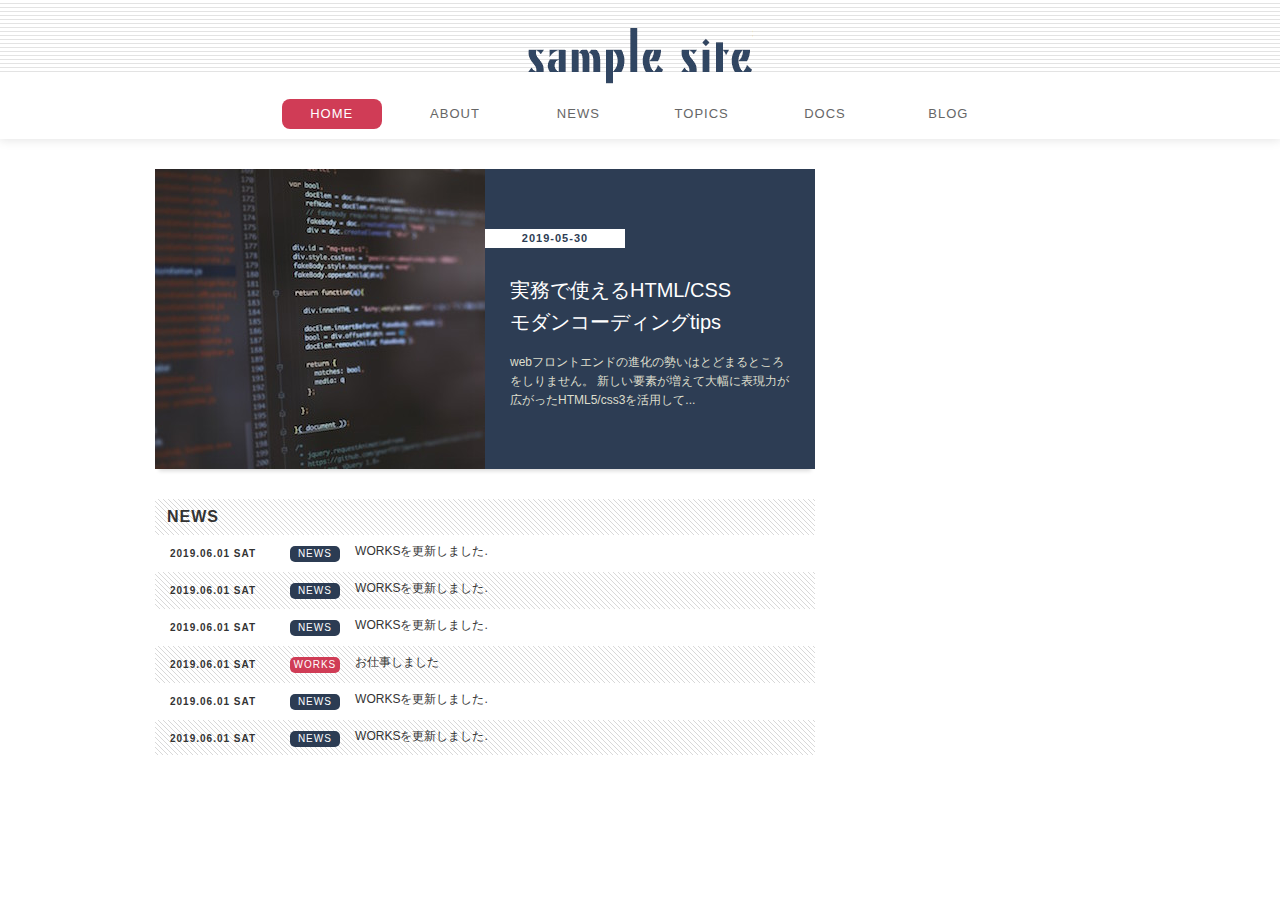
==== modan_cording/standard_layout/index.html @ e0bbb5f8 "要素内デザイン詳細実装" ====
<!DOCTYPE html>
<html lang="ja">

<head>
    <meta charset="UTF-8">
    <title>サイトタイトル</title>
    <link rel="stylesheet" href="css/reset.css">
    <link rel="stylesheet" href="css/styles.css">
</head>

<body>
    <header class="header">
        <h1 class="logo">
            <a href="/">SAMPLE SITE</a>
        </h1>
        <nav class="global-nav">
            <ul>
                <li class="nav-item active"><a href="#">HOME</a></li>
                <li class="nav-item"><a href="#">ABOUT</a></li>
                <li class="nav-item"><a href="#">NEWS</a></li>
                <li class="nav-item"><a href="#">TOPICS</a></li>
                <li class="nav-item"><a href="#">DOCS</a></li>
                <li class="nav-item"><a href="#">BLOG</a></li>
            </ul>
        </nav>
    </header>
    <div class="wrapper clearfix">
        <main class="main">
            <h2 class="hidden">HOT TOPIC</h2>
            <a href="#" class="hot-topic clearfix">
                <img class="image" src="./images/hot-topic.jpg" alt="コーディング画面">
                <div class="content">
                    <h3 class="title">実務で使えるHTML/CSS<br>モダンコーディングtips</h3>
                    <p class="desc">webフロントエンドの進化の勢いはとどまるところをしりません。
                        新しい要素が増えて大幅に表現力が広がったHTML5/css3を活用して...</p>
                    <time class="date" datetime="2019-05-30">2019-05-30</time>
                </div>
            </a>
            <!--HOT TOPIC-->
            <h2 class="heading">NEWS</h2>
            <ul class="scroll-list">
                <li class="scroll-item">
                    <a href="#">
                        <time class="date" datetime="2019-06-01">2019.06.01 SAT</time>
                        <span class="category news">NEWS</span>
                        <span class="title">WORKSを更新しました.</span>
                    </a>
                </li>
                <li class="scroll-item">
                    <a href="#">
                        <time class="date" datetime="2019-06-01">2019.06.01 SAT</time>
                        <span class="category news">NEWS</span>
                        <span class="title">WORKSを更新しました.</span>
                    </a>
                </li>
                <li class="scroll-item">
                    <a href="#">
                        <time class="date" datetime="2019-06-01">2019.06.01 SAT</time>
                        <span class="category news">NEWS</span>
                        <span class="title">WORKSを更新しました.</span>
                    </a>
                </li>
                <li class="scroll-item">
                    <a href="#">
                        <time class="date" datetime="2019-06-01">2019.06.01 SAT</time>
                        <span class="category">WORKS</span>
                        <span class="title">お仕事しました</span>
                    </a>
                </li>
                <li class="scroll-item">
                    <a href="#">
                        <time class="date" datetime="2019-06-01">2019.06.01 SAT</time>
                        <span class="category news">NEWS</span>
                        <span class="title">WORKSを更新しました.</span>
                    </a>
                </li>
                <li class="scroll-item">
                    <a href="#">
                        <time class="date" datetime="2019-06-01">2019.06.01 SAT</time>
                        <span class="category news">NEWS</span>
                        <span class="title">WORKSを更新しました.</span>
                    </a>
                </li>
                <li class="scroll-item">
                    <a href="#">
                        <time class="date" datetime="2019-06-01">2019.06.01 SAT</time>
                        <span class="category">WORKS</span>
                        <span class="title">お仕事しました</span>
                    </a>
                </li>
                <li class="scroll-item">
                        <a href="#">
                            <time class="date" datetime="2019-06-01">2019.06.01 SAT</time>
                            <span class="category">WORKS</span>
                            <span class="title">むちゃくちゃ長いメッセージむちゃくちゃ長いメッセージむちゃくちゃ長いメッセージむちゃくちゃ長いメッセージむちゃくちゃ長いメッセージむちゃくちゃ長いメッセージむちゃくちゃ長いメッセージ</span>
                        </a>
                </li>
            </ul>
            <!--NEWS-->
        </main>
        <div class="sidemenu">

        </div>
    </div>
    <footer class="footer">
    </footer>
</body>

</html>
---- modan_cording/standard_layout/css/styles.css ----
@charset "UTF-8";

html{
    font-size: 62.5%;
}
body{
    color:#333;
    font-size: 1.2em;
    font-family: "hiragino kaku Gothic PronN", Meiryo, sans-serif;
}

*,*::before,*::after{
    box-sizing: border-box;
}
a:link,a:visited,a:hover,a:active{
    color: #d03c56;
    text-decoration: none;
}

.clearfix::after{
    content: '';
    display: block;
    clear: both;
}

.hidden {
    display: none;
}

/*NEWSとSIDEMENU見出し共通スタイル*/
.heading{
    padding: 10px 12px;
    background: url('../images/bg-slash.gif');
    letter-spacing: 1px;
    font-size: 1.6rem;
}

/*header*/

.header{
    width: 100%;
    padding: 28px 0 10px;
    background: url('../images/bg-header.gif') repeat-x;
    box-shadow: 0 0 10px 1px #e3e3e3;
}

.logo{
    width: 225px;
    height: 56px;
    margin: 0 auto;
    background: url('../images/logo.png') no-repeat;
    overflow: hidden;
    text-indent: 100%;
    white-space: nowrap;
}

/*nav*/
.global-nav{
    margin-top: 15px;
    text-align: center;
}

.global-nav .nav-item{
    display: inline-block;
    margin: 0 10px;
}

.global-nav .nav-item a{
    display: inline-block;
    width: 100px;
    height: 30px;
    line-height: 30px;
    text-align: center;
    border-radius: 8px;
    color: #666;
    font-size: 1.3rem;
    letter-spacing: 1px;
    transition: 0.15s;
}
.global-nav .nav-item.active a,
.global-nav .nav-item a:hover{
    background-color: #d03c56;
    color: #fff;
}

.logo a{
    display: block;
    width: 100%;
    height: 100%;
}

.wrapper{
    width: 970px;
    margin: 30px auto 40px;
}

.main{
    display: block;
    float: left;
    width: 660px;
}
.hot-topic{
    display: block;
    margin-bottom: 30px;
    box-shadow: 0 6px 4px -4px rgba(0,0,0,0.15);
    transition: opacity 0.15s;
    height: 300px;
}
.hot-topic:hover{
    opacity: 0.85;
}

.hot-topic .image{
    float: left;
    width: 50%;
    height: 100%;
}

.hot-topic .content{
    position:relative;
    float: left;
    width: 50%;
    height: 100%;
    padding: 105px 25px 0;
    background-color: #2d3d54;
    line-height: 1.6;
}

.hot-topic .title{
    margin-bottom: 15px;
    color: #fff;
    font-weight: normal;
    font-size: 2.0rem;
}

.hot-topic .desc{
    color: #ddc;
}

.hot-topic .date{
    position: absolute;
    top: 60px;
    left: 0;
    width: 140px;
    padding: 4px;
    background-color: #fff;
    color: #2d3d54;
    text-align: center;
    letter-spacing: 1px;
    font-weight: bold;
    font-size: 1.1rem;
    line-height: 1;
}

.scroll-list{
    max-height: 220px;
    overflow-y: auto;
    margin-bottom: 30px;
    list-style-type: none;
}
.scroll-list .scroll-item a{
    display: block;
    padding: 10px 15px;
    color: #333;
    transition: background-color 0.1s;
    font-size: 0;
}
.scroll-list .scroll-item:nth-of-type(even) a{
    background: url('../images/bg-slash.gif');
}
.scroll-list .scroll-item a:hover{
    background-color: #fafaf8;

}
.scroll-list .date{
    display: inline-block;
    width: 19%;
    font-size: 1.0rem;
    letter-spacing: 1px;
    font-weight: bold;
}
.scroll-list .category{
    display: inline-block;
    width: 8%;
    font-size: 1.0rem;
    border-radius: 5px;
    background-color: #d03c56;
    color:#fff;
    text-align: center;
    letter-spacing: 1px;
    line-height: 16px;
}
.scroll-list .title{
    display: inline-block;
    width: 73%;
    padding-left: 15px;
    font-size: 1.2rem;
    overflow: hidden;
    text-overflow: ellipsis;
    white-space: nowrap;

}
.scroll-list .category.news{
    background-color: #2c3c53;
}

.sidemenu{
    float: right;
    width: 275px;
}

.footer{
    width: 100%;
}
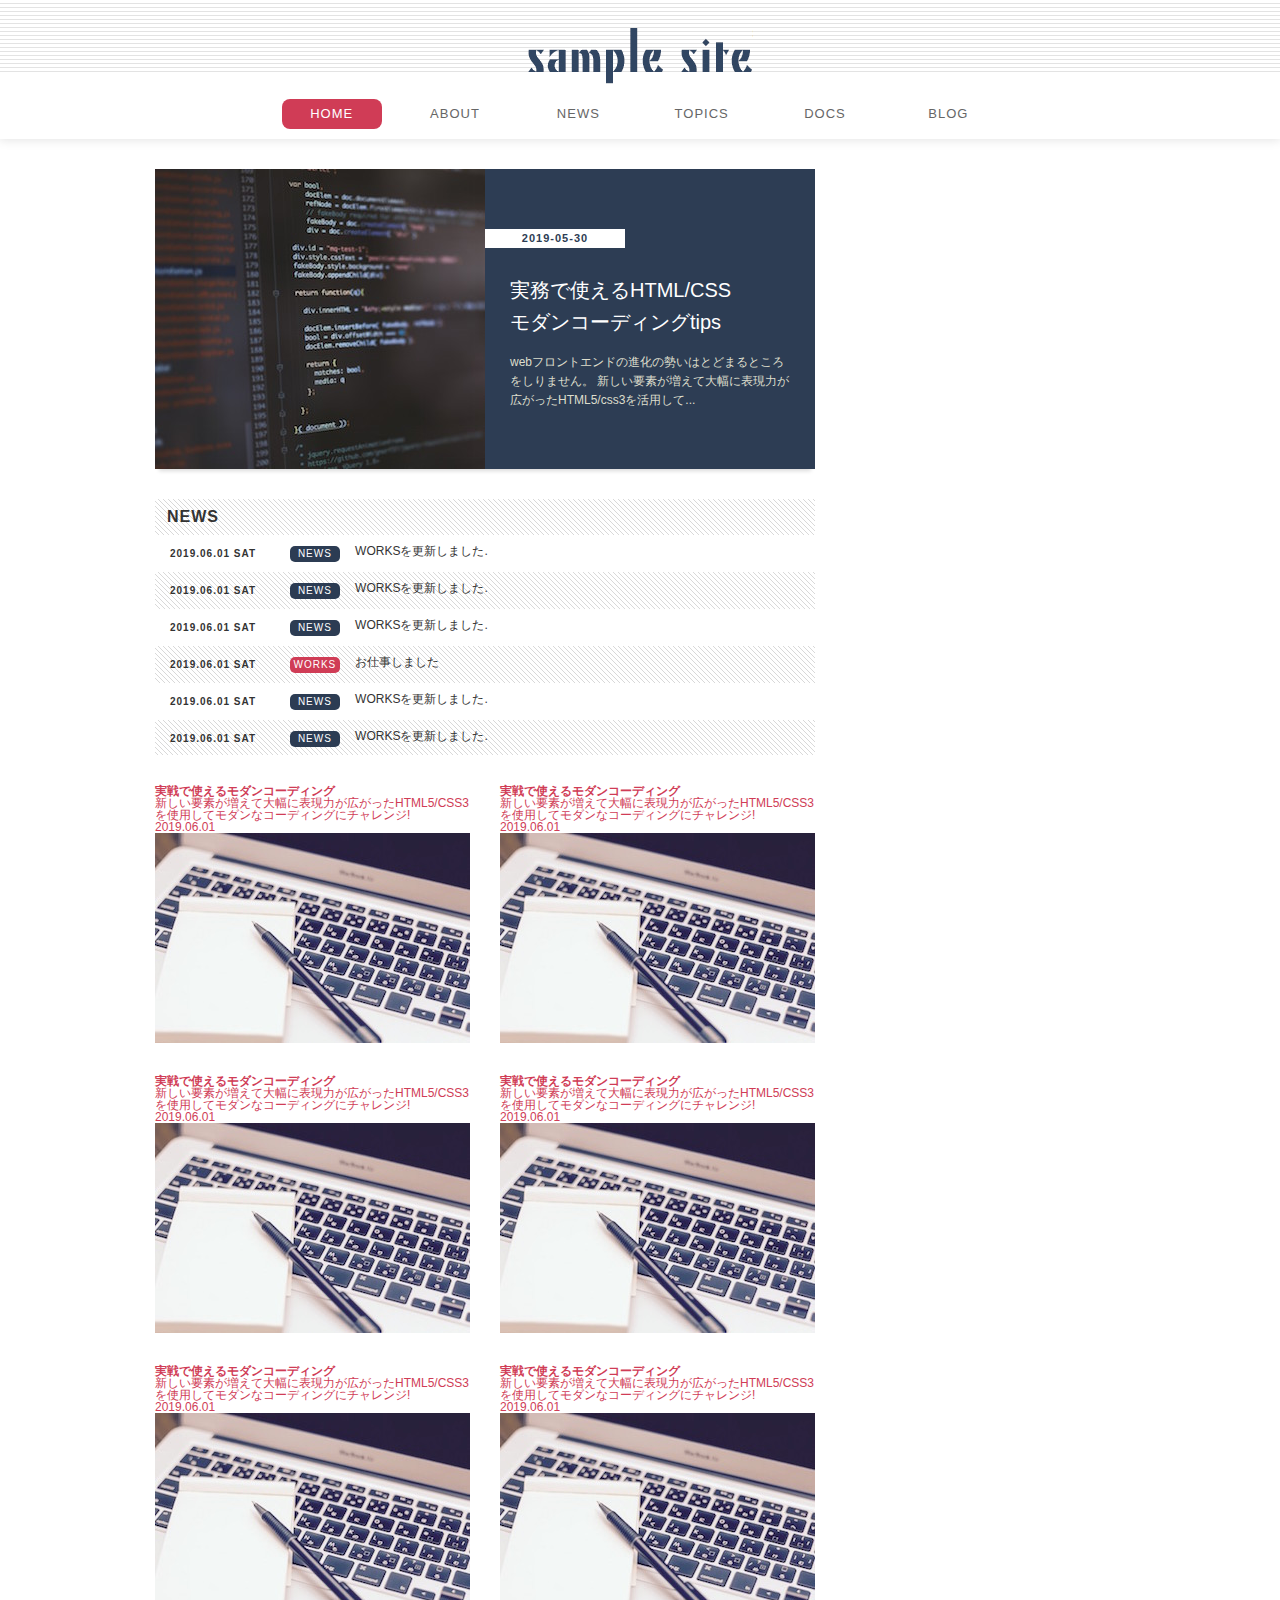
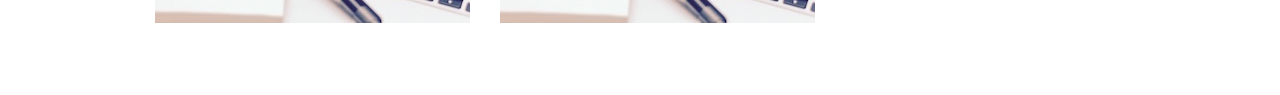
==== commit 37bd3b3d: "article仮組み" ====
--- a/modan_cording/standard_layout/index.html
+++ b/modan_cording/standard_layout/index.html
@@ -26,6 +26,7 @@
     </header>
     <div class="wrapper clearfix">
         <main class="main">
+            <!--HOT TOPIC-->
             <h2 class="hidden">HOT TOPIC</h2>
             <a href="#" class="hot-topic clearfix">
                 <img class="image" src="./images/hot-topic.jpg" alt="コーディング画面">
@@ -37,6 +38,7 @@
                 </div>
             </a>
             <!--HOT TOPIC-->
+            <!--NEWS-->
             <h2 class="heading">NEWS</h2>
             <ul class="scroll-list">
                 <li class="scroll-item">
@@ -89,14 +91,56 @@
                     </a>
                 </li>
                 <li class="scroll-item">
-                        <a href="#">
-                            <time class="date" datetime="2019-06-01">2019.06.01 SAT</time>
-                            <span class="category">WORKS</span>
-                            <span class="title">むちゃくちゃ長いメッセージむちゃくちゃ長いメッセージむちゃくちゃ長いメッセージむちゃくちゃ長いメッセージむちゃくちゃ長いメッセージむちゃくちゃ長いメッセージむちゃくちゃ長いメッセージ</span>
-                        </a>
+                    <a href="#">
+                        <time class="date" datetime="2019-06-01">2019.06.01 SAT</time>
+                        <span class="category">WORKS</span>
+                        <span
+                            class="title">むちゃくちゃ長いメッセージむちゃくちゃ長いメッセージむちゃくちゃ長いメッセージむちゃくちゃ長いメッセージむちゃくちゃ長いメッセージむちゃくちゃ長いメッセージむちゃくちゃ長いメッセージ</span>
+                    </a>
                 </li>
             </ul>
             <!--NEWS-->
+            <!--ARTICLES-->
+            <h2 class="hidden">ARTICLES</h2>
+            <div class="clearfix">
+                <a href="#" class="article-box">
+                    <h3 class="title">実戦で使えるモダンコーディング</h3>
+                    <p class="desc">新しい要素が増えて大幅に表現力が広がったHTML5/CSS3を使用してモダンなコーディングにチャレンジ!</p>
+                    <time class="date" datetime="2019-06-01">2019.06.01</time>
+                    <img class="image" src="./images/article.jpg" alt="コーデイング画面">
+                </a>
+                <a href="#" class="article-box">
+                    <h3 class="title">実戦で使えるモダンコーディング</h3>
+                    <p class="desc">新しい要素が増えて大幅に表現力が広がったHTML5/CSS3を使用してモダンなコーディングにチャレンジ!</p>
+                    <time class="date" datetime="2019-06-01">2019.06.01</time>
+                    <img class="image" src="./images/article.jpg" alt="コーデイング画面">
+                </a>
+                <a href="#" class="article-box">
+                    <h3 class="title">実戦で使えるモダンコーディング</h3>
+                    <p class="desc">新しい要素が増えて大幅に表現力が広がったHTML5/CSS3を使用してモダンなコーディングにチャレンジ!</p>
+                    <time class="date" datetime="2019-06-01">2019.06.01</time>
+                    <img class="image" src="./images/article.jpg" alt="コーデイング画面">
+                </a>
+                <a href="#" class="article-box">
+                    <h3 class="title">実戦で使えるモダンコーディング</h3>
+                    <p class="desc">新しい要素が増えて大幅に表現力が広がったHTML5/CSS3を使用してモダンなコーディングにチャレンジ!</p>
+                    <time class="date" datetime="2019-06-01">2019.06.01</time>
+                    <img class="image" src="./images/article.jpg" alt="コーデイング画面">
+                </a>
+                <a href="#" class="article-box">
+                    <h3 class="title">実戦で使えるモダンコーディング</h3>
+                    <p class="desc">新しい要素が増えて大幅に表現力が広がったHTML5/CSS3を使用してモダンなコーディングにチャレンジ!</p>
+                    <time class="date" datetime="2019-06-01">2019.06.01</time>
+                    <img class="image" src="./images/article.jpg" alt="コーデイング画面">
+                </a>
+                <a href="#" class="article-box">
+                    <h3 class="title">実戦で使えるモダンコーディング</h3>
+                    <p class="desc">新しい要素が増えて大幅に表現力が広がったHTML5/CSS3を使用してモダンなコーディングにチャレンジ!</p>
+                    <time class="date" datetime="2019-06-01">2019.06.01</time>
+                    <img class="image" src="./images/article.jpg" alt="コーデイング画面">
+                </a>
+            </div>
+
         </main>
         <div class="sidemenu">
 
--- a/modan_cording/standard_layout/css/styles.css
+++ b/modan_cording/standard_layout/css/styles.css
@@ -152,6 +152,8 @@
     line-height: 1;
 }
 
+/*NEWS*/
+
 .scroll-list{
     max-height: 220px;
     overflow-y: auto;
@@ -204,6 +206,21 @@
     background-color: #2c3c53;
 }
 
+/*ARTICLES*/
+.article-box{
+    display: block;
+    width: 315px;
+    margin-bottom: 30px;
+}
+
+.article-box:nth-of-type(odd){
+    float: left;
+}
+
+.article-box:nth-of-type(even){
+    float: right;
+}
+
 .sidemenu{
     float: right;
     width: 275px;
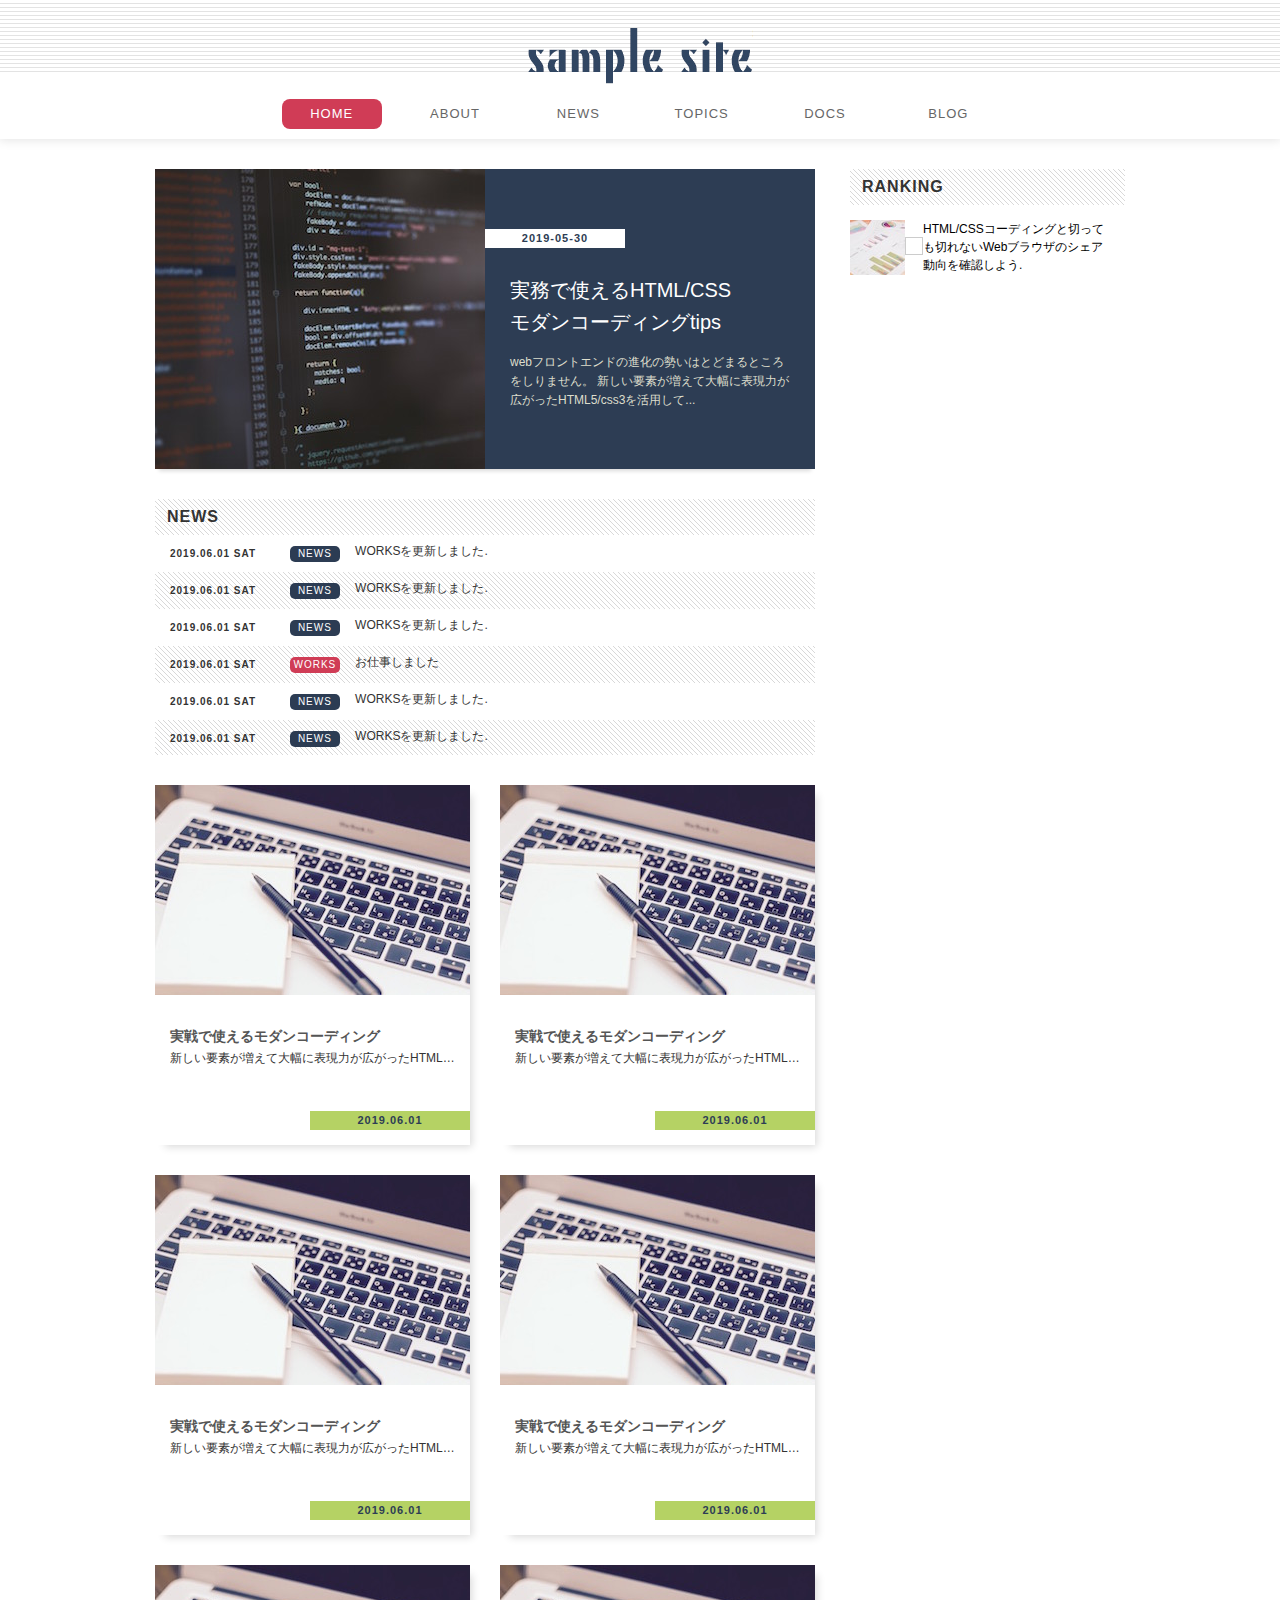
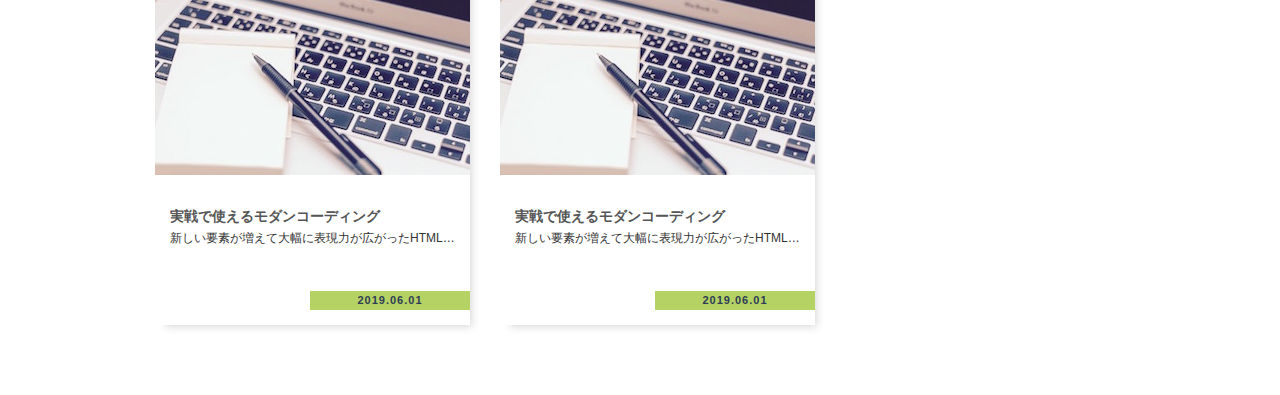
==== commit 36ac8854: "ランキングひな形作成" ====
--- a/modan_cording/standard_layout/index.html
+++ b/modan_cording/standard_layout/index.html
@@ -143,6 +143,16 @@
 
         </main>
         <div class="sidemenu">
+            <h2 class="heading">RANKING</h2>
+            <ol class="ranking">
+                <li class="ranking-item">
+                    <a href="#">
+                        <img class="image" src="./images/ranking.jpg" alt="ランキング">
+                        <span class="order"></span>
+                        <p class="text">HTML/CSSコーディングと切っても切れないWebブラウザのシェア動向を確認しよう.</p>
+                    </a>
+                </li>
+            </ol>
 
         </div>
     </div>
--- a/modan_cording/standard_layout/css/styles.css
+++ b/modan_cording/standard_layout/css/styles.css
@@ -208,24 +208,111 @@
 
 /*ARTICLES*/
 .article-box{
+    position: relative;
     display: block;
     width: 315px;
+    height: 360px;
     margin-bottom: 30px;
-}
-
+    padding: 210px 15px 0;
+    box-shadow: 6px 6px 8px -4px rgba(0,0,0,0.15);
+    transition: opacity 0.15s;
+}
+.article-box:hover{
+    opacity: 0.8;
+}
 .article-box:nth-of-type(odd){
     float: left;
 }
-
 .article-box:nth-of-type(even){
     float: right;
 }
+
+.article-box .title{
+    margin-top: 30px;
+    color: #555;
+    font-size: 1.4rem;
+    line-height: 1.6;
+}
+.article-box .desc{
+    margin-top: 5px;
+    color: #333;
+    overflow:hidden;
+    text-overflow: ellipsis;
+    white-space: nowrap;
+}
+.article-box .date{
+    position: absolute;
+    right: 0;
+    bottom: 15px;
+    display: block;
+    width: 160px;
+    padding: 4px;
+    background-color: #b5d264;
+    color: #2d3d54;
+    text-align: center;
+    letter-spacing: 1px;
+    font-weight: bold;
+    font-size: 1.1rem;
+}
+.article-box .image{
+    position: absolute;
+    top: 0;
+    left: 0;
+    width: 100%;
+
+}
+
+/*side menu*/
 
 .sidemenu{
     float: right;
     width: 275px;
 }
 
+.ranking{
+    margin-bottom: 30px;
+    list-style-type: none;
+}
+.ranking .ranking-item{
+    margin-top: 15px;
+}
+.ranking .ranking-item a{
+    display: block;
+    font-size: 0;
+    transition: opactiy 0.15s;
+}
+
+.ranking .ranking-item a:hover{
+    opacity: 0.8;
+}
+
+.ranking .image{
+    width: 55px;
+    height: 55px;
+}
+
+.ranking .text{
+    display: inline-block;
+    width: 182px;
+    color: #000;
+    vertical-align: top;
+    font-size: 1.2rem;
+    line-height: 1.5;
+}
+
+.ranking .order{
+    display: inline-block;
+    width: 18px;
+    height: 18px;
+    margin: 0 10;
+    border: 1px solid #ccc;
+    color: #aaa;
+    vertical-align: 20px;
+    text-align: center;
+    font-weight: bold;
+    line-height: 16px;
+}
+
 .footer{
     width: 100%;
 }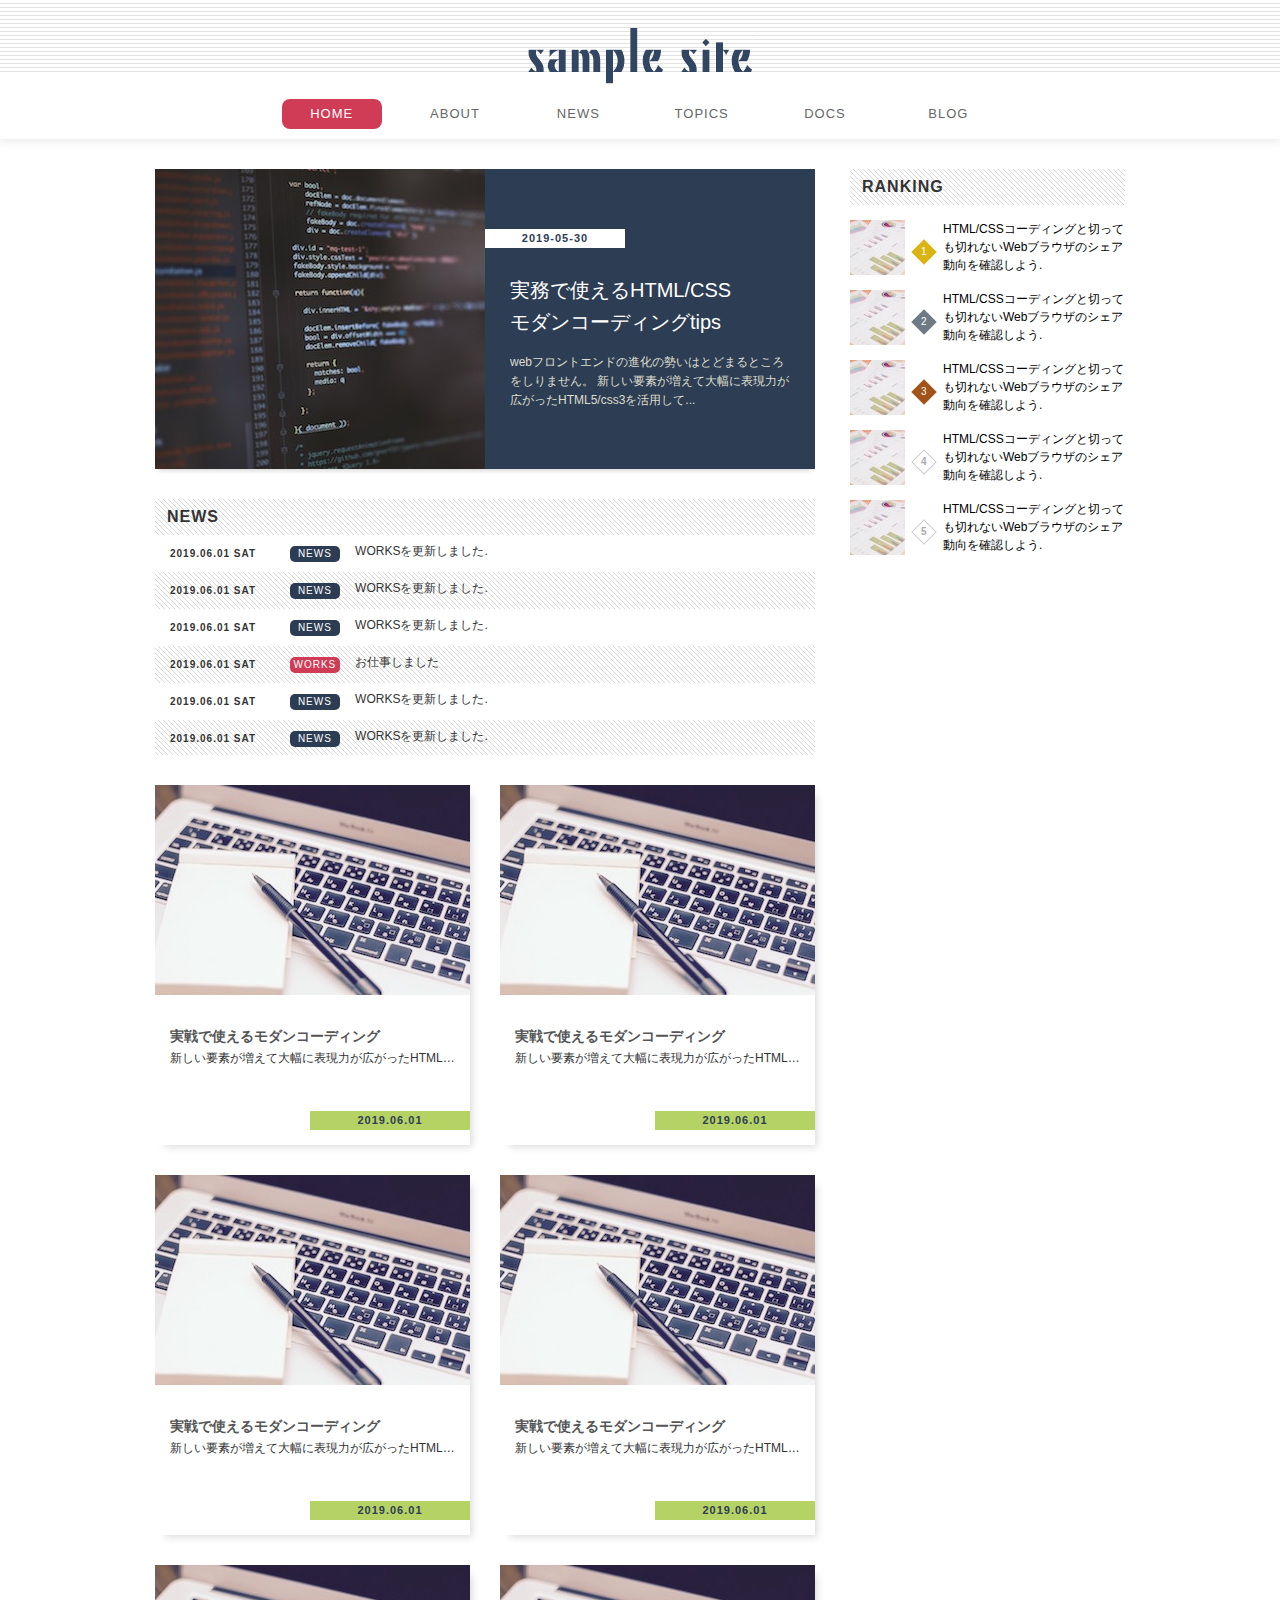
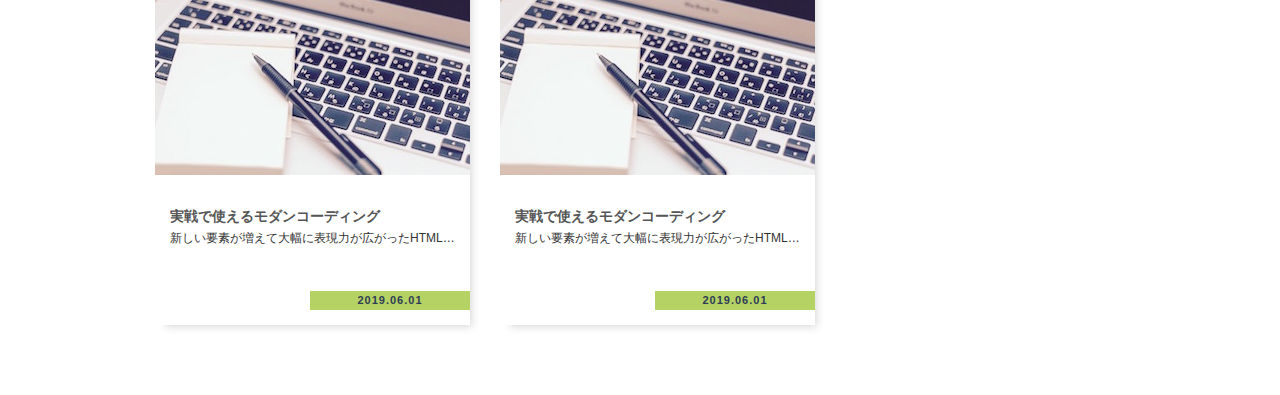
==== commit 2bcb2ad8: "ランキング完成" ====
--- a/modan_cording/standard_layout/index.html
+++ b/modan_cording/standard_layout/index.html
@@ -152,6 +152,34 @@
                         <p class="text">HTML/CSSコーディングと切っても切れないWebブラウザのシェア動向を確認しよう.</p>
                     </a>
                 </li>
+                <li class="ranking-item">
+                    <a href="#">
+                        <img class="image" src="./images/ranking.jpg" alt="ランキング">
+                        <span class="order"></span>
+                        <p class="text">HTML/CSSコーディングと切っても切れないWebブラウザのシェア動向を確認しよう.</p>
+                    </a>
+                </li>
+                <li class="ranking-item">
+                    <a href="#">
+                        <img class="image" src="./images/ranking.jpg" alt="ランキング">
+                        <span class="order"></span>
+                        <p class="text">HTML/CSSコーディングと切っても切れないWebブラウザのシェア動向を確認しよう.</p>
+                    </a>
+                </li>
+                <li class="ranking-item">
+                    <a href="#">
+                        <img class="image" src="./images/ranking.jpg" alt="ランキング">
+                        <span class="order"></span>
+                        <p class="text">HTML/CSSコーディングと切っても切れないWebブラウザのシェア動向を確認しよう.</p>
+                    </a>
+                </li>
+                <li class="ranking-item">
+                    <a href="#">
+                        <img class="image" src="./images/ranking.jpg" alt="ランキング">
+                        <span class="order"></span>
+                        <p class="text">HTML/CSSコーディングと切っても切れないWebブラウザのシェア動向を確認しよう.</p>
+                    </a>
+                </li>
             </ol>
 
         </div>
--- a/modan_cording/standard_layout/css/styles.css
+++ b/modan_cording/standard_layout/css/styles.css
@@ -272,6 +272,7 @@
 .ranking{
     margin-bottom: 30px;
     list-style-type: none;
+    counter-reset: rank;
 }
 .ranking .ranking-item{
     margin-top: 15px;
@@ -304,14 +305,50 @@
     display: inline-block;
     width: 18px;
     height: 18px;
-    margin: 0 10;
+    margin: 0 10px;
     border: 1px solid #ccc;
     color: #aaa;
     vertical-align: 20px;
     text-align: center;
     font-weight: bold;
     line-height: 16px;
-}
+    -webkit-transform: rotate(45deg);
+    -ms-transform: rotate(45deg);
+    transform: rotate(45deg);
+}
+
+.ranking .order::before{
+    content: counter(rank);
+    counter-increment: rank;
+    display: inline-block;
+    font-size: 1.0rem;
+    transform: rotate(-45deg);
+}
+
+.ranking .ranking-item:nth-of-type(1) .order,
+.ranking .ranking-item:nth-of-type(2) .order,
+.ranking .ranking-item:nth-of-type(3) .order{
+    border:none;
+    color:#fff;
+    font-weight: normal;
+    line-height: 18px;
+}
+
+.ranking .ranking-item:nth-of-type(1) .order{
+    background-color: #dab413;
+}
+
+.ranking .ranking-item:nth-of-type(2) .order{
+    background-color: #6e7b84;
+}
+
+.ranking .ranking-item:nth-of-type(3) .order{
+    background-color: #a0541a;
+}
+
+
+
+
 
 .footer{
     width: 100%;
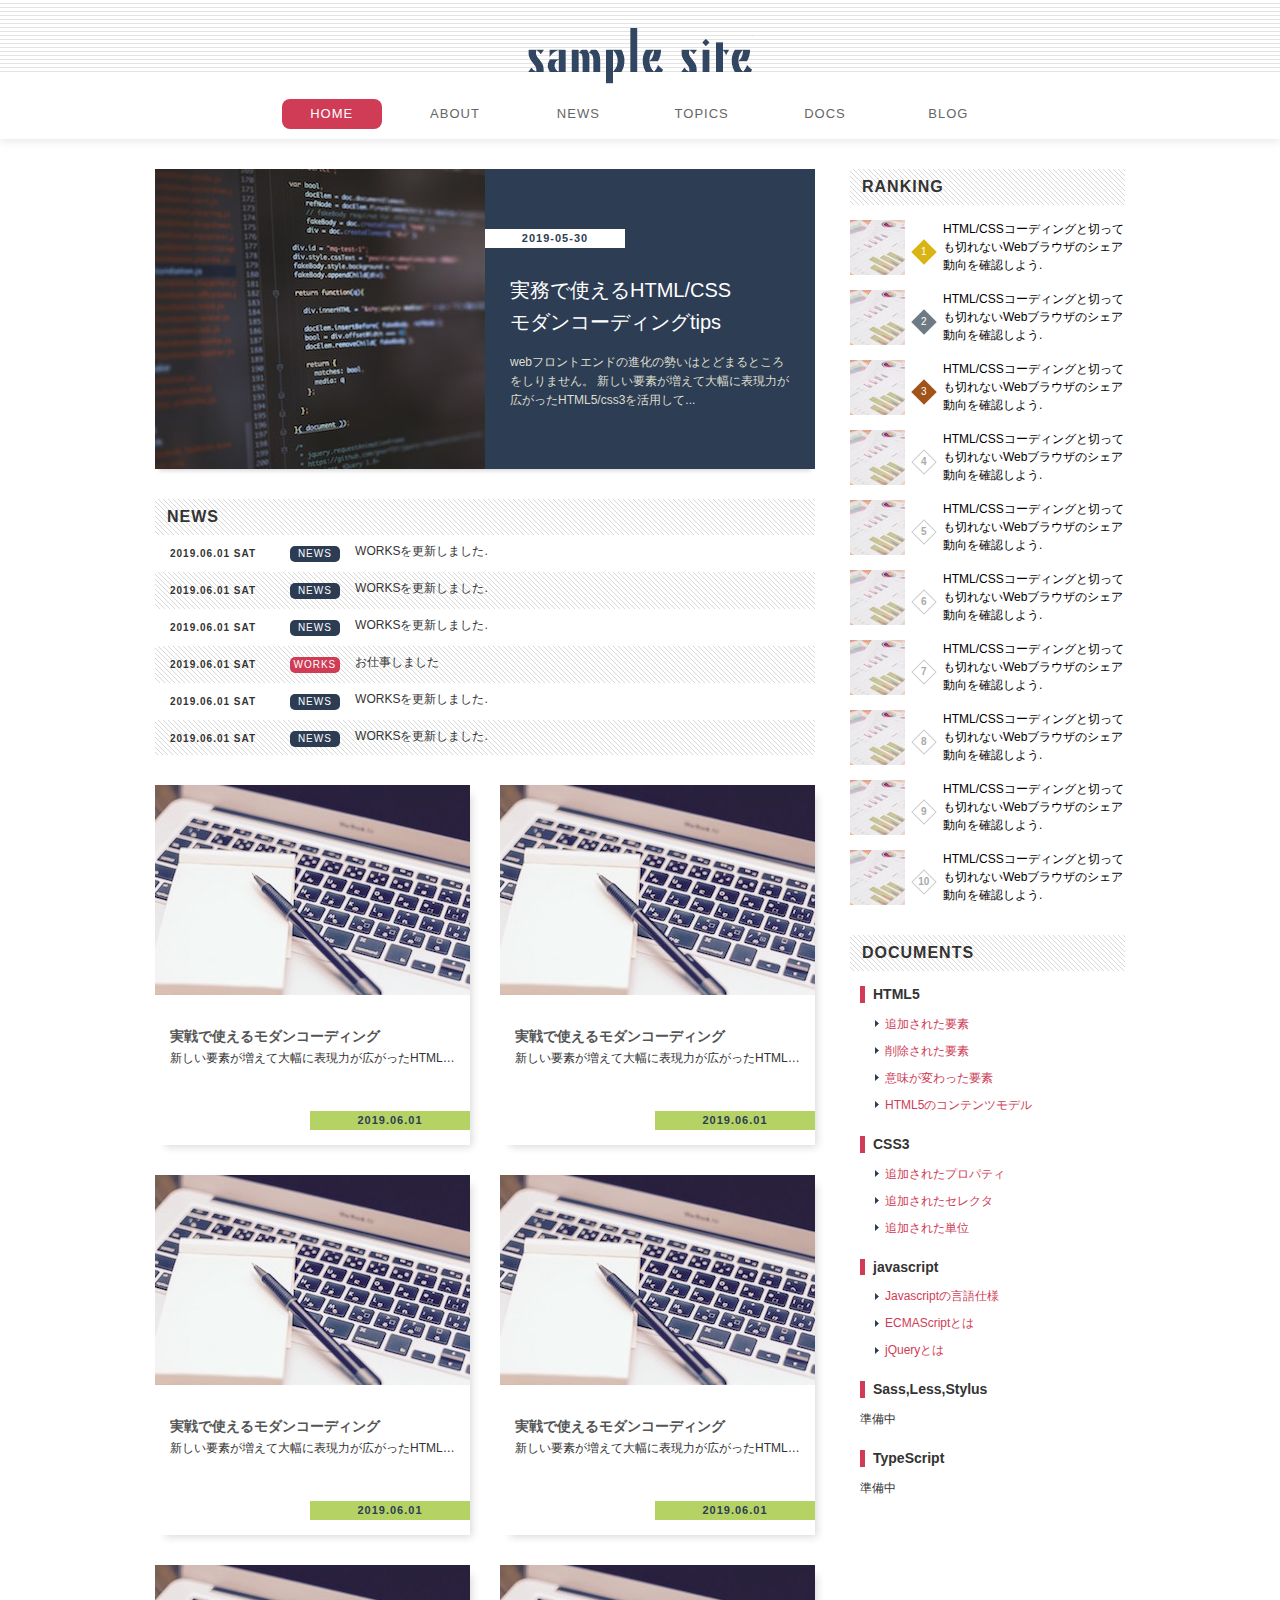
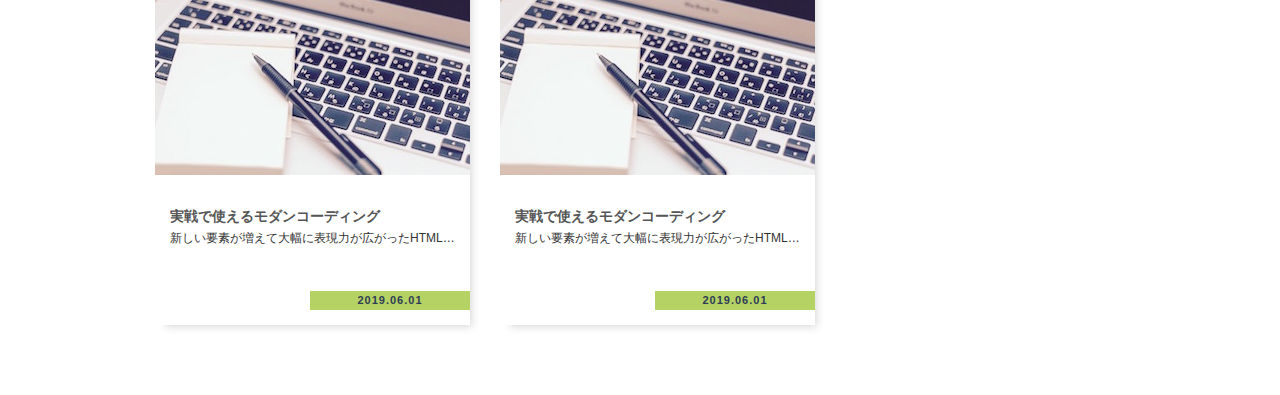
==== commit b3278bd8: "ドキュメントリストを追加" ====
--- a/modan_cording/standard_layout/index.html
+++ b/modan_cording/standard_layout/index.html
@@ -143,6 +143,7 @@
 
         </main>
         <div class="sidemenu">
+            <!--Ranking-->
             <h2 class="heading">RANKING</h2>
             <ol class="ranking">
                 <li class="ranking-item">
@@ -180,8 +181,82 @@
                         <p class="text">HTML/CSSコーディングと切っても切れないWebブラウザのシェア動向を確認しよう.</p>
                     </a>
                 </li>
+                <li class="ranking-item">
+                    <a href="#">
+                        <img class="image" src="./images/ranking.jpg" alt="ランキング">
+                        <span class="order"></span>
+                        <p class="text">HTML/CSSコーディングと切っても切れないWebブラウザのシェア動向を確認しよう.</p>
+                    </a>
+                </li>
+                <li class="ranking-item">
+                    <a href="#">
+                        <img class="image" src="./images/ranking.jpg" alt="ランキング">
+                        <span class="order"></span>
+                        <p class="text">HTML/CSSコーディングと切っても切れないWebブラウザのシェア動向を確認しよう.</p>
+                    </a>
+                </li>
+                <li class="ranking-item">
+                    <a href="#">
+                        <img class="image" src="./images/ranking.jpg" alt="ランキング">
+                        <span class="order"></span>
+                        <p class="text">HTML/CSSコーディングと切っても切れないWebブラウザのシェア動向を確認しよう.</p>
+                    </a>
+                </li>
+                <li class="ranking-item">
+                    <a href="#">
+                        <img class="image" src="./images/ranking.jpg" alt="ランキング">
+                        <span class="order"></span>
+                        <p class="text">HTML/CSSコーディングと切っても切れないWebブラウザのシェア動向を確認しよう.</p>
+                    </a>
+                </li>
+                <li class="ranking-item">
+                    <a href="#">
+                        <img class="image" src="./images/ranking.jpg" alt="ランキング">
+                        <span class="order"></span>
+                        <p class="text">HTML/CSSコーディングと切っても切れないWebブラウザのシェア動向を確認しよう.</p>
+                    </a>
+                </li>
             </ol>
-
+            <!--ここまでRanking-->
+            <!--Documents-->
+            <h2 class="heading">DOCUMENTS</h2>
+            <ul class="documents">
+                <li>
+                    <h3 class="title">HTML5</h3>
+                    <ul>
+                        <li><a href="#">追加された要素</a></li>
+                        <li><a href="#">削除された要素</a></li>
+                        <li><a href="#">意味が変わった要素</a></li>
+                        <li><a href="#">HTML5のコンテンツモデル</a></li>
+                    </ul>
+                </li>
+                <li>
+                    <h3 class="title">CSS3</h3>
+                    <ul>
+                        <li><a href="#">追加されたプロパティ</a></li>
+                        <li><a href="#">追加されたセレクタ</a></li>
+                        <li><a href="#">追加された単位</a></li>
+                    </ul>
+                </li>
+                <li>
+                    <h3 class="title">javascript</h3>
+                    <ul>
+                        <li><a href="#">Javascriptの言語仕様</a></li>
+                        <li><a href="#">ECMAScriptとは</a></li>
+                        <li><a href="#">jQueryとは</a></li>
+                    </ul>
+                </li>
+                <li>
+                    <h3 class="title">Sass,Less,Stylus</h3>
+                    <p>準備中</p>
+                </li>
+                <li>
+                    <h3 class="title">TypeScript</h3>
+                    <p>準備中</p>
+                </li>
+
+            </ul>
+            <!--ここまでDocuments-->
         </div>
     </div>
     <footer class="footer">
--- a/modan_cording/standard_layout/css/styles.css
+++ b/modan_cording/standard_layout/css/styles.css
@@ -346,9 +346,39 @@
     background-color: #a0541a;
 }
 
-
-
-
+.documents{
+    margin: 10px 10px 30px;
+}
+
+.documents,
+.documents ul{
+    list-style-type: none;
+}
+
+.documents > li .title{
+    margin: 15px 0;
+    padding-left: 8px;
+    border-left: 5px solid #d03c56;
+    font-size: 1.4rem;
+    line-height: 1.2;
+}
+
+.documents > li + li{
+    margin-top: 25px;
+}
+
+.documents > li ul{
+    margin: 15px;
+}
+
+.documents > li ul > li{
+    margin-bottom: 15px;
+    padding-left: 10px;
+    background: url('../images/arrow.gif') no-repeat left center;
+}
+.documents a:hover{
+    text-decoration: underline;
+}
 
 .footer{
     width: 100%;
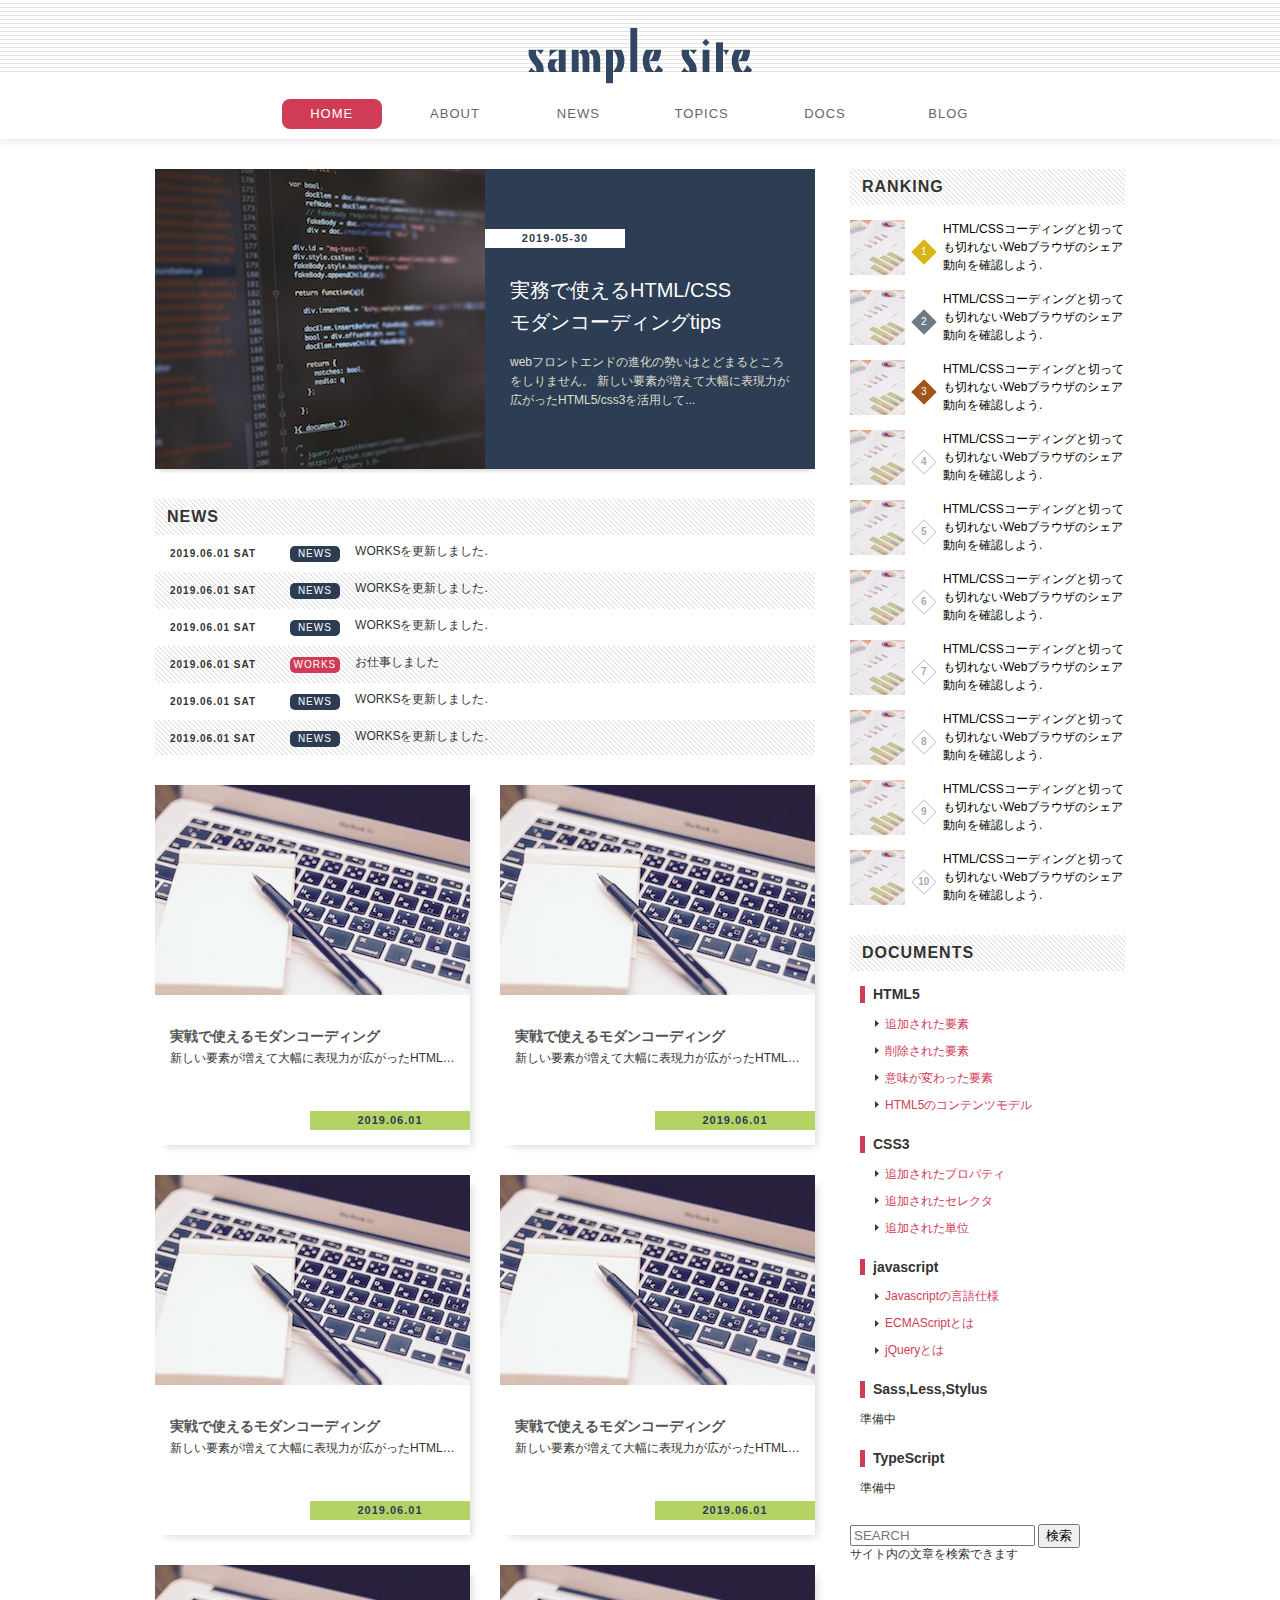
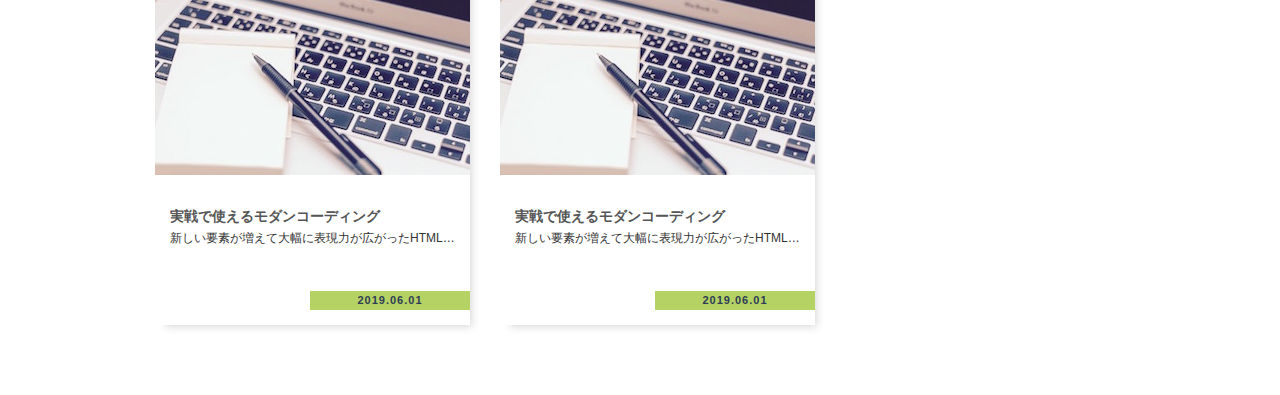
==== commit 715a8b02: "form配置" ====
--- a/modan_cording/standard_layout/index.html
+++ b/modan_cording/standard_layout/index.html
@@ -257,6 +257,14 @@
 
             </ul>
             <!--ここまでDocuments-->
+           
+            <!-- #region 検索フォーム-->
+            <h2 class="hidden">SEARCH</h2>
+            <form class="search-box">
+                <input class="search-input" type="text" name="search" placeholder="SEARCH">
+                <input class="search-button" type="submit" value="検索">
+                <p class="text">サイト内の文章を検索できます</p>
+            </form>
         </div>
     </div>
     <footer class="footer">
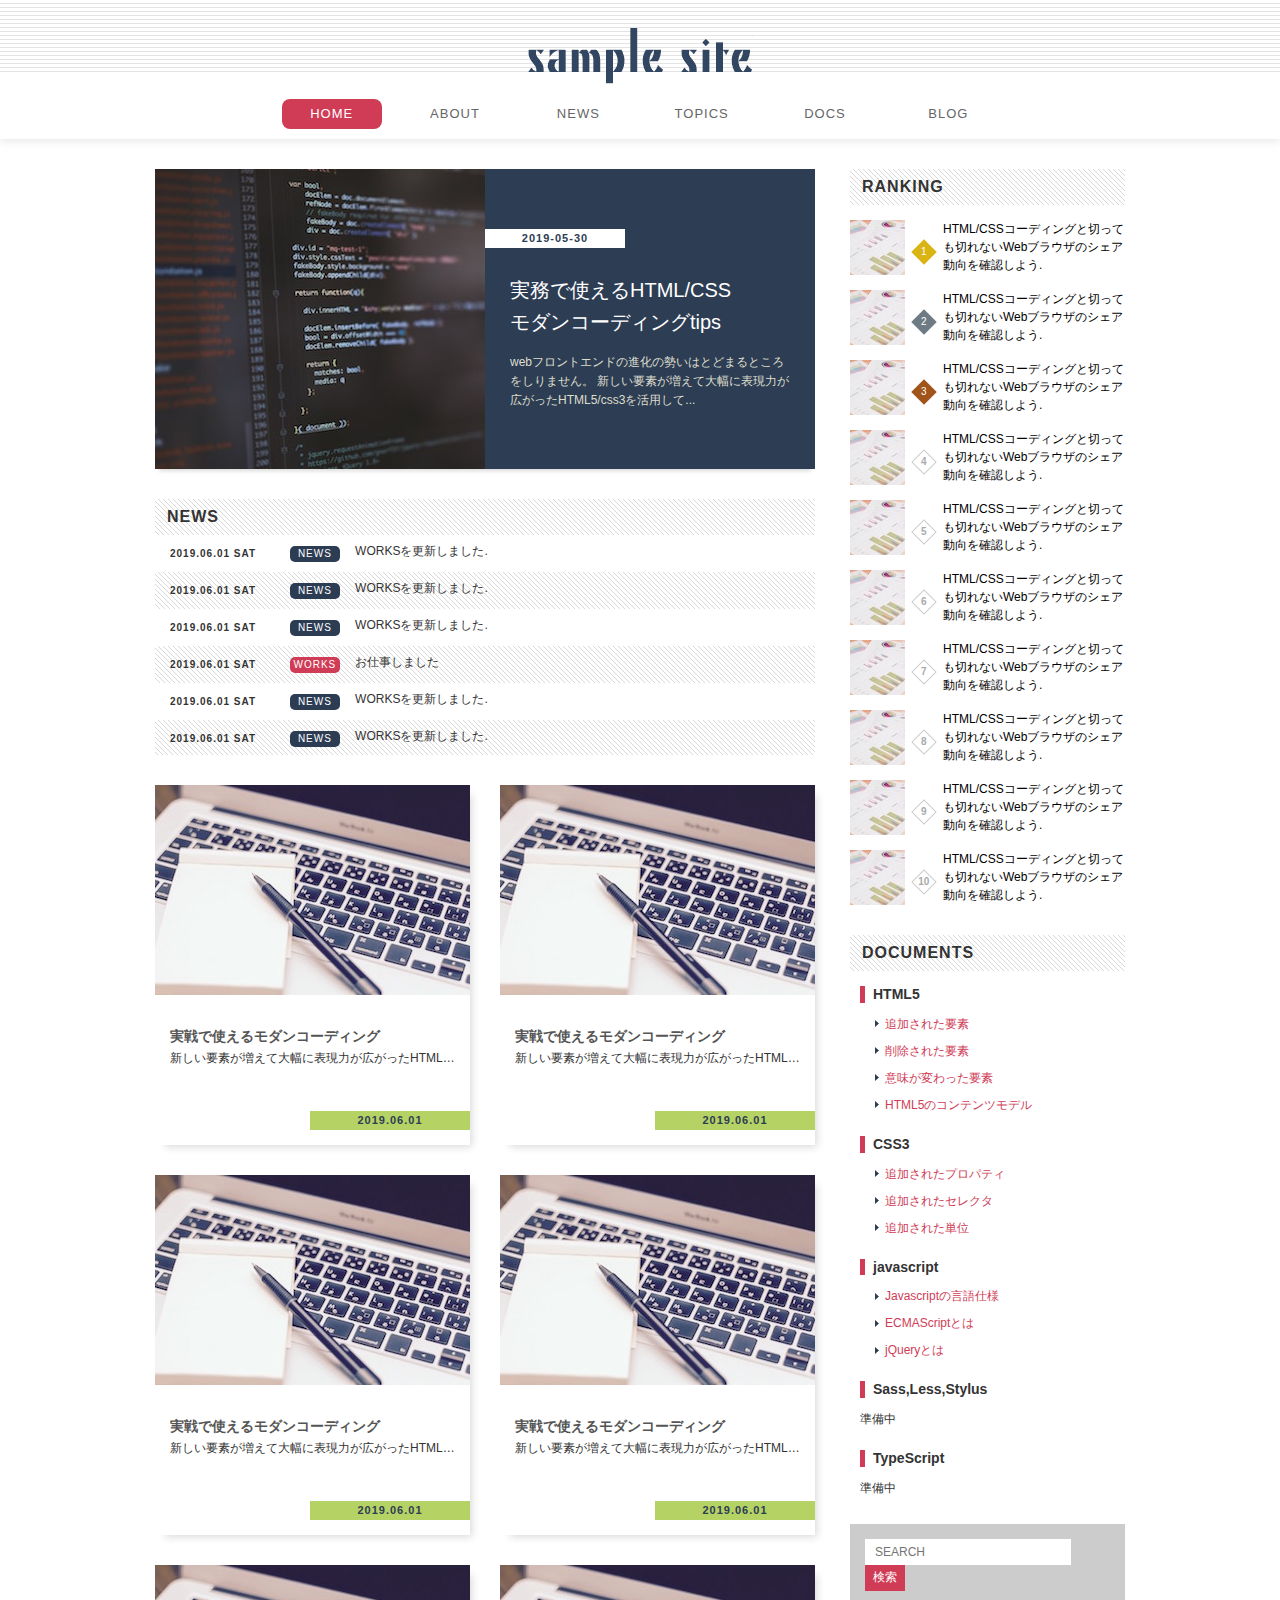
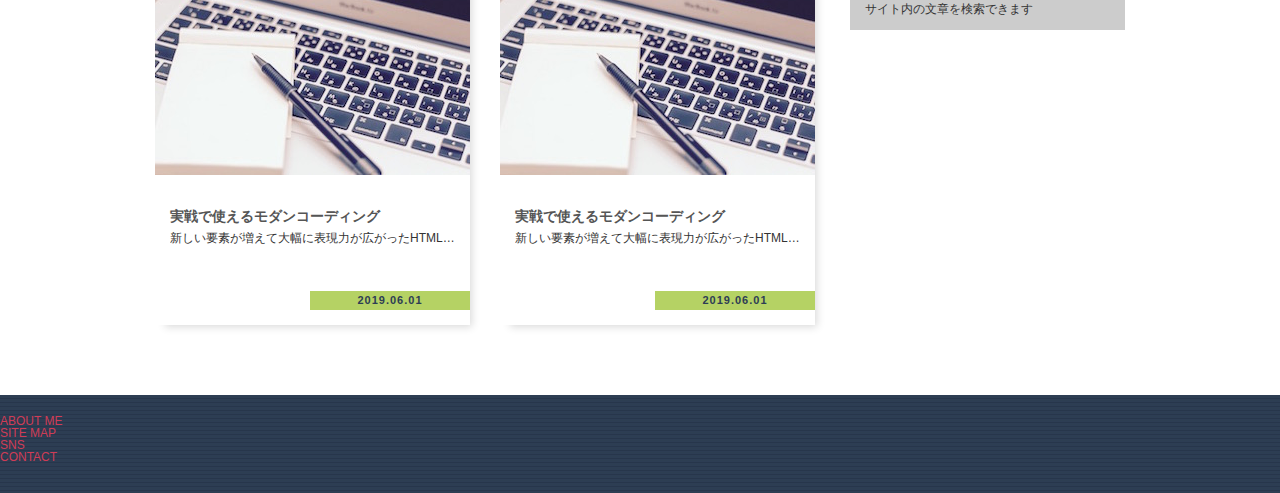
==== commit 0bd534e1: "footerアウトライン仮くみ" ====
--- a/modan_cording/standard_layout/index.html
+++ b/modan_cording/standard_layout/index.html
@@ -268,6 +268,12 @@
         </div>
     </div>
     <footer class="footer">
+        <ul class="horizontal-list">
+            <li class="horizontal-item"><a href="#">ABOUT ME</a></li>
+            <li class="horizontal-item"><a href="#">SITE MAP</a></li>
+            <li class="horizontal-item"><a href="#">SNS</a></li>
+            <li class="horizontal-item"><a href="#">CONTACT</a></li>
+        </ul>
     </footer>
 </body>
 
--- a/modan_cording/standard_layout/css/styles.css
+++ b/modan_cording/standard_layout/css/styles.css
@@ -380,6 +380,41 @@
     text-decoration: underline;
 }
 
+.search-box{
+    padding: 15px;
+    background-color: #ccc;
+    font-size: 0; /*詰める為に消すのはいかがなものか?*/
+}
+
+.search-box > *{
+    font-size: 1.2rem;
+}
+
+.search-box .search-input{
+    width: 206px;
+    height: 26px;
+    padding: 0 10px;
+    border: none;
+}
+
+.search-box .search-button{
+    width: 40px;
+    height: 26px;
+    border: none;
+    background-color: #d03c56;
+    color: #fff;
+    cursor: pointer;
+}
+
+.search-box .text{
+    margin-top: 12px;
+}
+
+
 .footer{
     width: 100%;
-}+    padding: 20px 0 30px;
+    background: #2d3d54 url('../images/bg-footer.gif');
+    color: #fff;
+}
+
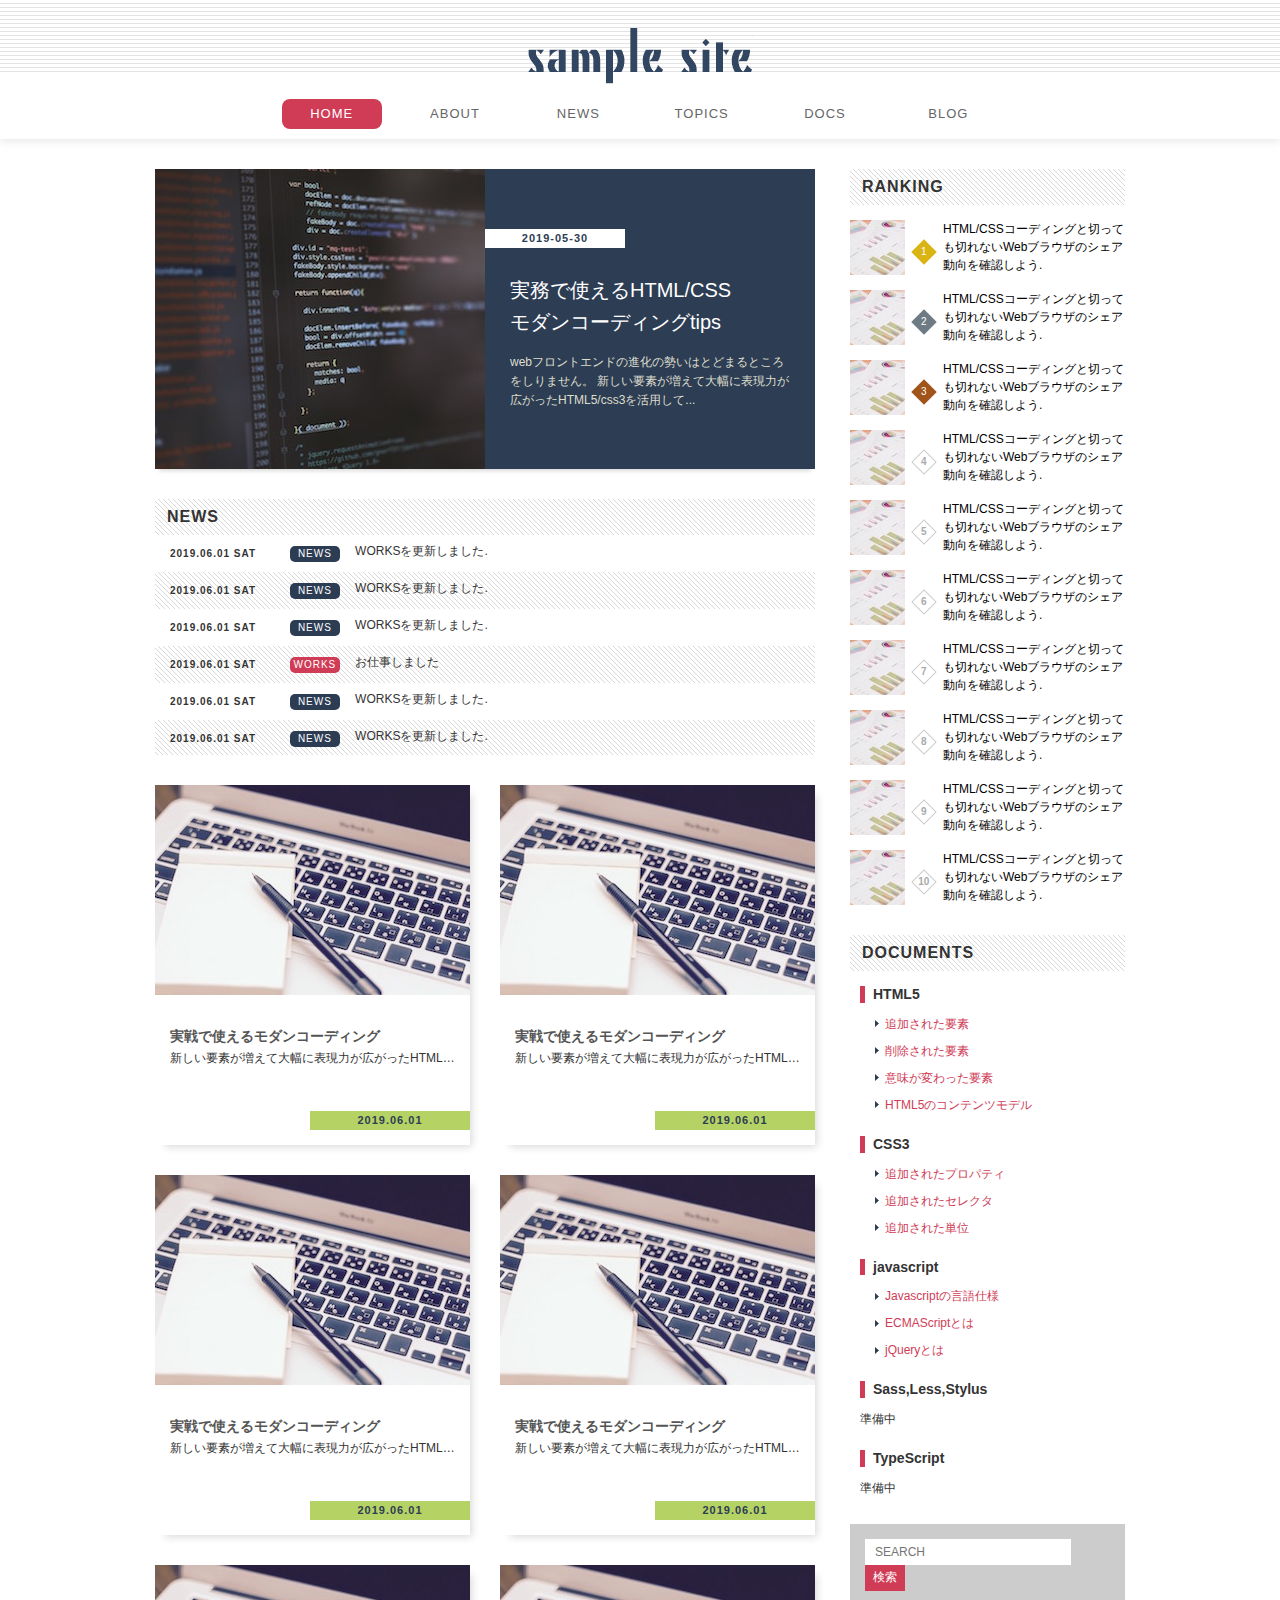
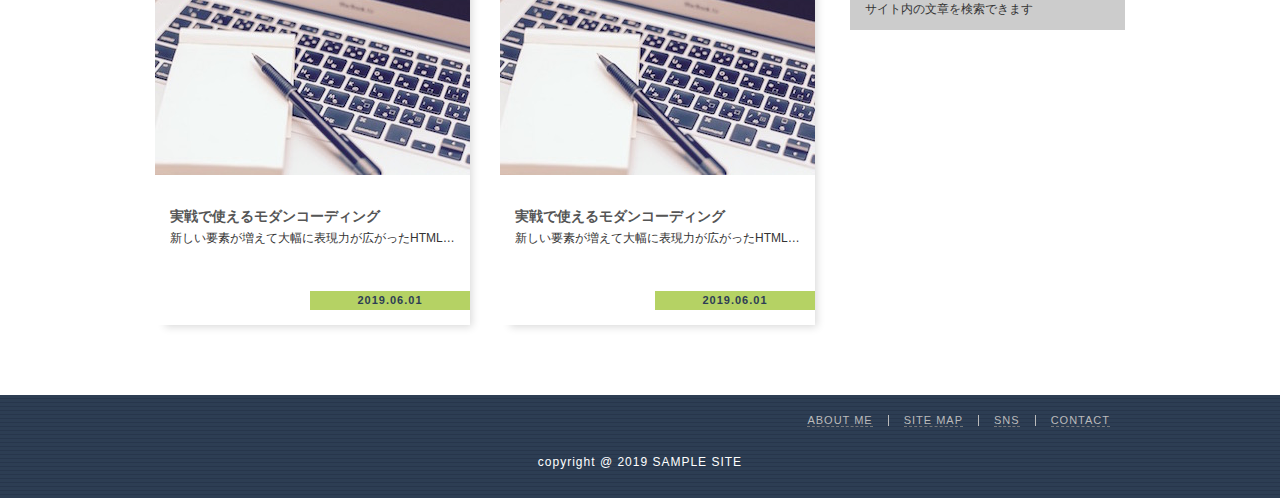
==== commit 0d107e0a: "コピーライト作成" ====
--- a/modan_cording/standard_layout/index.html
+++ b/modan_cording/standard_layout/index.html
@@ -268,12 +268,15 @@
         </div>
     </div>
     <footer class="footer">
-        <ul class="horizontal-list">
-            <li class="horizontal-item"><a href="#">ABOUT ME</a></li>
-            <li class="horizontal-item"><a href="#">SITE MAP</a></li>
-            <li class="horizontal-item"><a href="#">SNS</a></li>
-            <li class="horizontal-item"><a href="#">CONTACT</a></li>
-        </ul>
+        <nav>
+            <ul class="horizontal-list">
+                <li class="horizontal-item"><a href="#">ABOUT ME</a></li>
+                <li class="horizontal-item"><a href="#">SITE MAP</a></li>
+                <li class="horizontal-item"><a href="#">SNS</a></li>
+                <li class="horizontal-item"><a href="#">CONTACT</a></li>
+            </ul>
+        </nav>
+        <p class="copyright">copyright @ 2019 SAMPLE SITE</p>
     </footer>
 </body>
 
--- a/modan_cording/standard_layout/css/styles.css
+++ b/modan_cording/standard_layout/css/styles.css
@@ -418,3 +418,33 @@
     color: #fff;
 }
 
+.horizontal-list{
+    width: 970px;
+    margin: 0 auto;
+    text-align: right;
+    font-size: 0;
+}
+.horizontal-list .horizontal-item{
+    display: inline-block;
+    padding: 0 15px;
+    letter-spacing: 1px;
+}
+
+.horizontal-list .horizontal-item + .horizontal-item{
+    border-left: 1px solid #bbb;
+}
+
+.horizontal-list .horizontal-item a{
+    border-bottom: 1px dashed #777;
+    color: #bbb;
+    font-size: 1.1rem;
+    transition: color 0.15s;
+}
+.horizontal-list .horizontal-item a:hover{
+    color: #ddd;
+}
+.copyright{
+    margin-top: 30px;
+    text-align: center;
+    letter-spacing: 1px;
+}